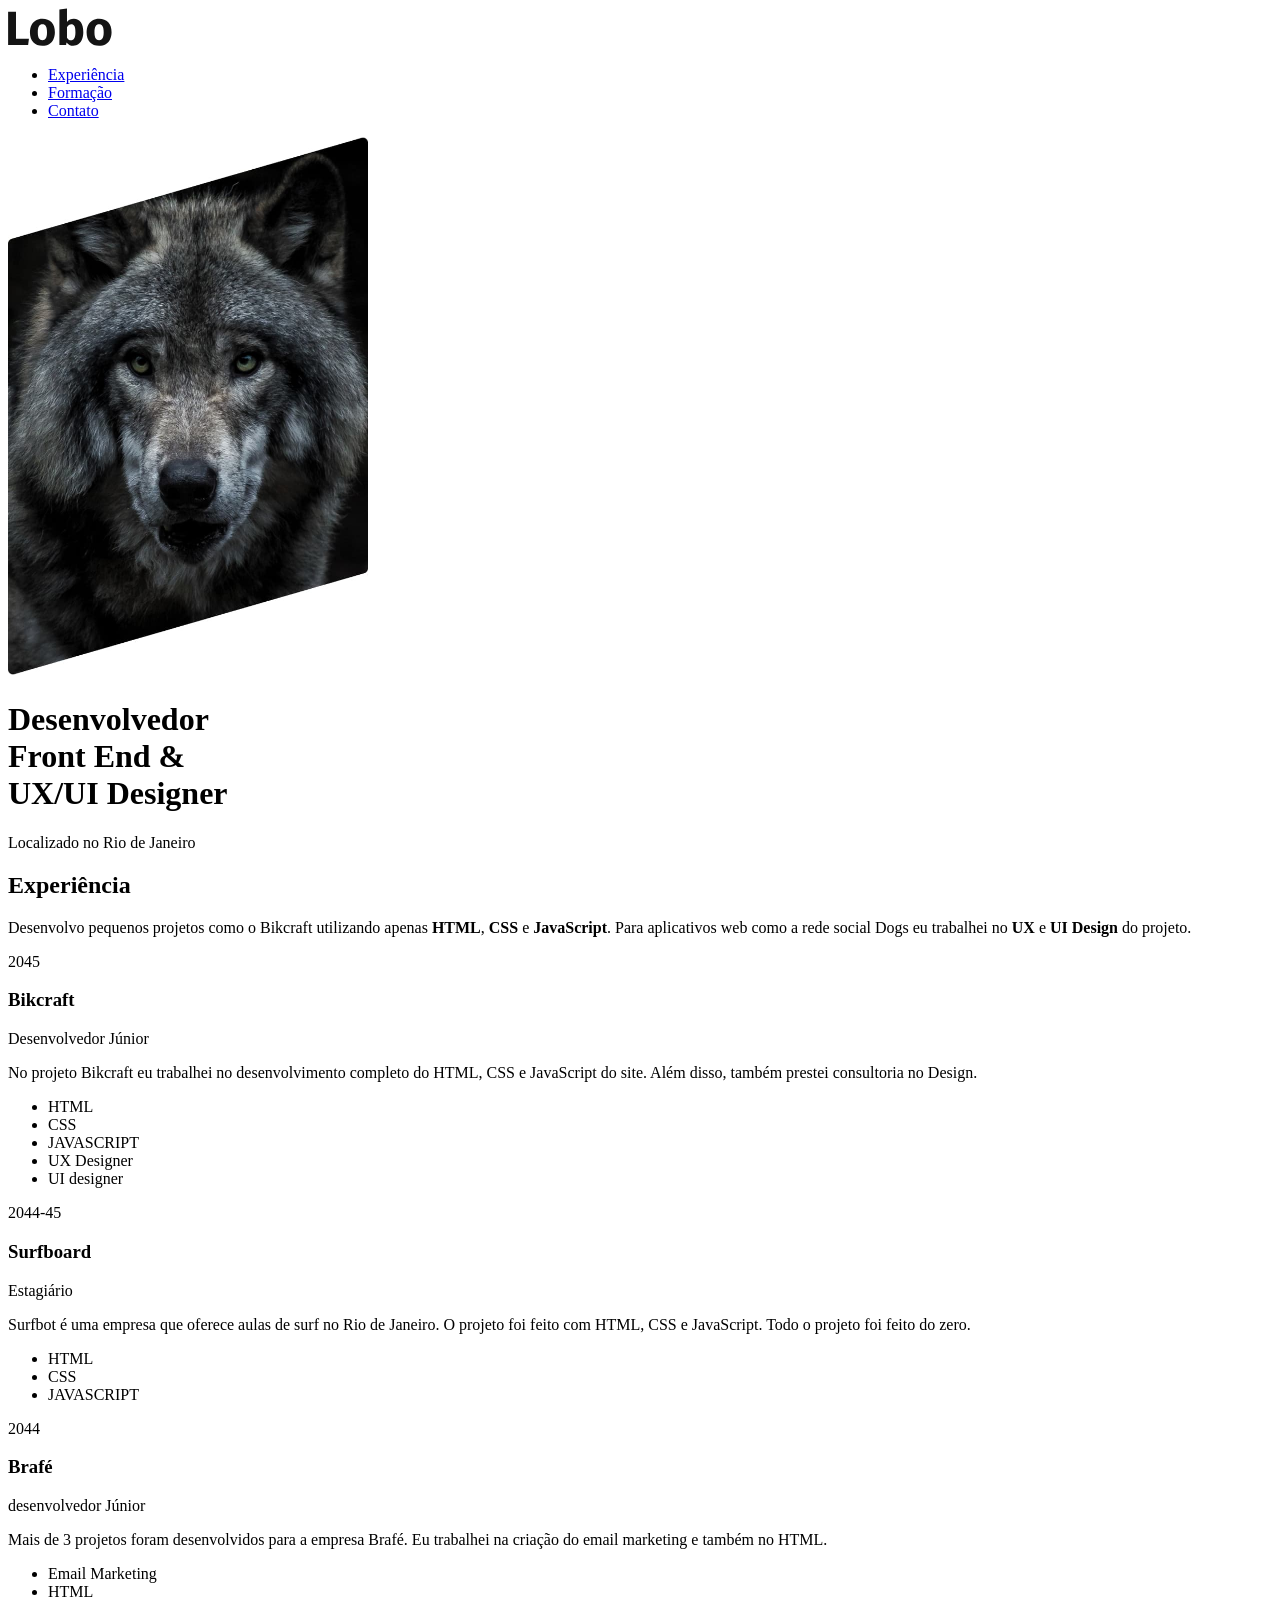
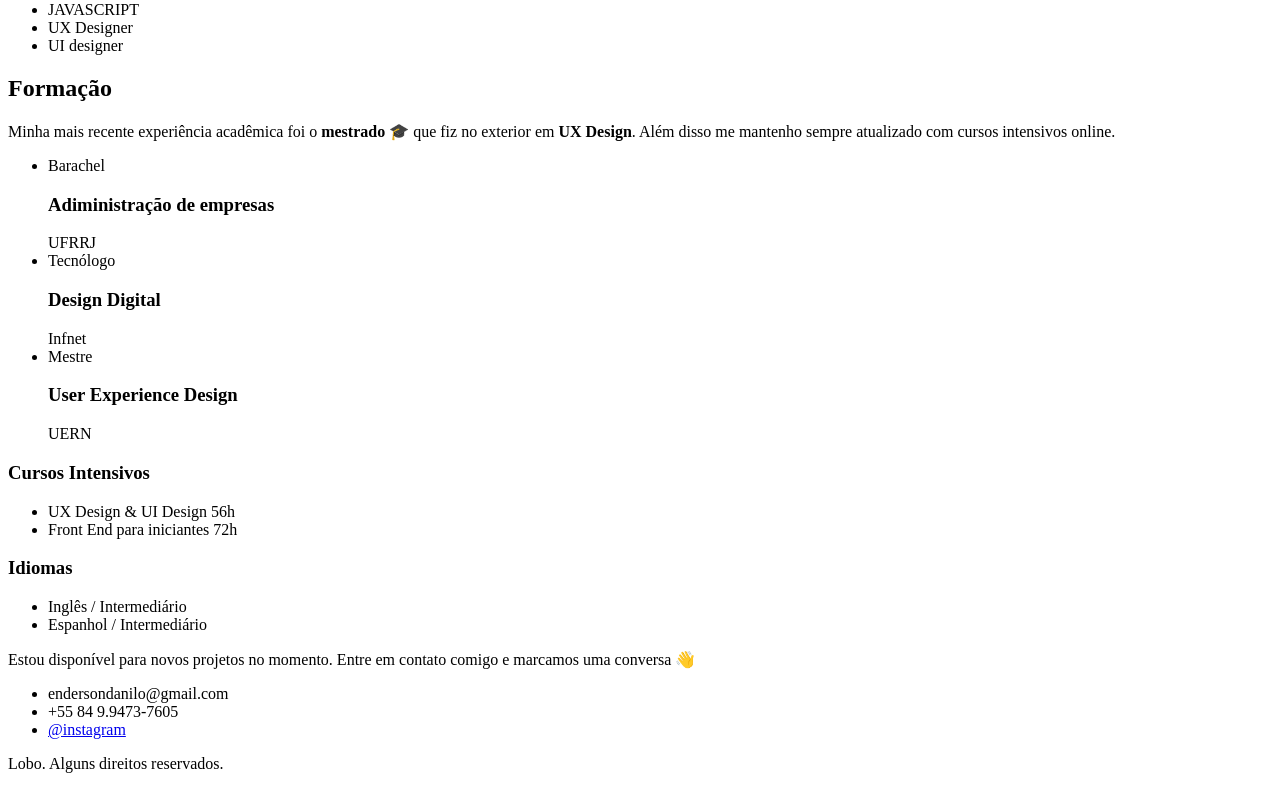
==== index.html @ fa4dbab2 "commit inicial" ====
<!DOCTYPE html>
<html lang="pt-br">

<head>
  <meta charset="UTF-8">
  <meta name="viewport" content="width=device-width, initial-scale=1.0">
  <link rel="stylesheet" href="/css/style.css">
  <title>Lobo - Desenvolvedor e Designer</title>
  <meta name="description" content="Desenvolvedor Front End & UX/UI Designer, localizado no Rio Grande do Norte.">
</head>

<body>
  <header class="header">
    <img src="/img/marca.svg" alt="Lobo" width="104" height="38">
    <ul class="header-menu">
      <li><a href="#experiencia">Experiência</a></li>
      <li><a href="#formacao">Formação</a></li>
      <li><a href="#contato">Contato</a></li>
    </ul>
  </header>

  <main class="introducao">
    <img src="./img/perfil.jpg" alt="Lobo Cinza" width="360" height="540">
    <div>
      <h1>Desenvolvedor<br>Front End &<br>UX/UI Designer</h1>
      <p>Localizado no Rio de Janeiro</p>
    </div>
  </main>

  <section class="experiencia" id="experiencia" aria-label="Experiência">
    <h2 class="subtitulo">Experiência</h2>
    <div>
      <p class="experiencia-texto">Desenvolvo pequenos projetos como o Bikcraft utilizando apenas <strong>HTML</strong>, <strong>CSS</strong> e <strong>JavaScript</strong>. Para aplicativos web como a rede social Dogs eu trabalhei no <strong>UX</strong> e <strong>UI Design</strong> do projeto.</p>

      <div class="empresa">
        <span class="empresa-ano">2045</span>
        <h3 class="empresa-titulo">Bikcraft</h3>
        <span class="empresa-titulo">Desenvolvedor Júnior</span>
        <p class="empresa-texto">No projeto Bikcraft eu trabalhei no desenvolvimento completo do HTML, CSS e JavaScript do site. Além disso, também prestei consultoria no Design.</p>
        <ul class="empresa-habilidades">
          <li>HTML</li>
          <li>CSS</li>
          <li>JAVASCRIPT</li>
          <li>UX Designer</li>
          <li>UI designer</li>
        </ul>
      </div>

      <div class="empresa">
        <span class="empresa-ano">2044-45</span>
        <h3 class="empresa-titulo">Surfboard</h3>
        <span class="empresa-titulo">Estagiário</span>
        <p class="empresa-texto">Surfbot é uma empresa que oferece aulas de surf no Rio de Janeiro. O projeto foi feito com HTML, CSS e JavaScript. Todo o projeto foi feito do zero.</p>
        <ul class="empresa-habilidades">
          <li>HTML</li>
          <li>CSS</li>
          <li>JAVASCRIPT</li>
        </ul>
      </div>

      <div class="empresa">
        <span class="empresa-ano">2044</span>
        <h3 class="empresa-titulo">Brafé</h3>
        <span class="empresa-titulo">desenvolvedor Júnior</span>
        <p class="empresa-texto">Mais de 3 projetos foram desenvolvidos para a empresa Brafé. Eu trabalhei na criação do email marketing e também no HTML.</p>
        <ul class="empresa-habilidades">
          <li>Email Marketing</li>
          <li>HTML</li>
          <li>JAVASCRIPT</li>
          <li>UX Designer</li>
          <li>UI designer</li>
        </ul>
      </div>
    </div>
  </section>

  <section class="formacao" id="formacao" aria-label="Formação">
    <div class="formacao-container">
      <h2 class="subtitulo">Formação</h2>

      <div>
        <p class="formacao-texto">Minha mais recente experiência acadêmica foi o <strong>mestrado</strong> 🎓 que fiz no exterior em <strong>UX Design</strong>. Além disso me mantenho sempre atualizado com cursos intensivos online.</p>

        <ul class="faculdade-lista">
          <li class="faculdade">
            <span class="faculdade-tipo">Barachel</span>
            <h3 class="faculdade-curso">Adiministração de empresas</h3>
            <span class="faculdade-intituicao">UFRRJ</span>
          </li>

          <li class="faculdade">
            <span class="faculdade-tipo">Tecnólogo</span>
            <h3 class="faculdade-curso">Design Digital</h3>
            <span class="faculdade-intituicao">Infnet</span>
          </li>

          <li class="faculdade">
            <span class="faculdade-tipo">Mestre</span>
            <h3 class="faculdade-curso">User Experience Design</h3>
            <span class="faculdade-intituicao">UERN</span>
          </li>
        </ul>

        <div class="formacao-extra">
          <div class="cursos">
            <h3>Cursos Intensivos</h3>
            <ul>
              <li>UX Design & UI Design <span>56h</span></li>
              <li>Front End para iniciantes <span>72h</span></li>
            </ul>
          </div>

          <div class="idiomas">
            <h3>Idiomas</h3>
            <ul>
              <li>Inglês <span>/ Intermediário</span></li>
              <li>Espanhol <span>/ Intermediário</span></li>
            </ul>
          </div>

        </div>
      </div>
  </section>

  <footer class="footer" id="contato">
    <div class="footer-container">
      <p class="footer-texto">Estou disponível para novos projetos no momento. Entre em contato comigo e marcamos uma conversa 👋</p>
      <ul class="footer-contato">
        <li>endersondanilo@gmail.com</li>
        <li>+55 84 9.9473-7605</li>
        <li><a href="/">@instagram</a></li>
      </ul>
      <p class="footer-copy">Lobo. Alguns direitos reservados.</p>
    </div>
  </footer>
</body>

</html>
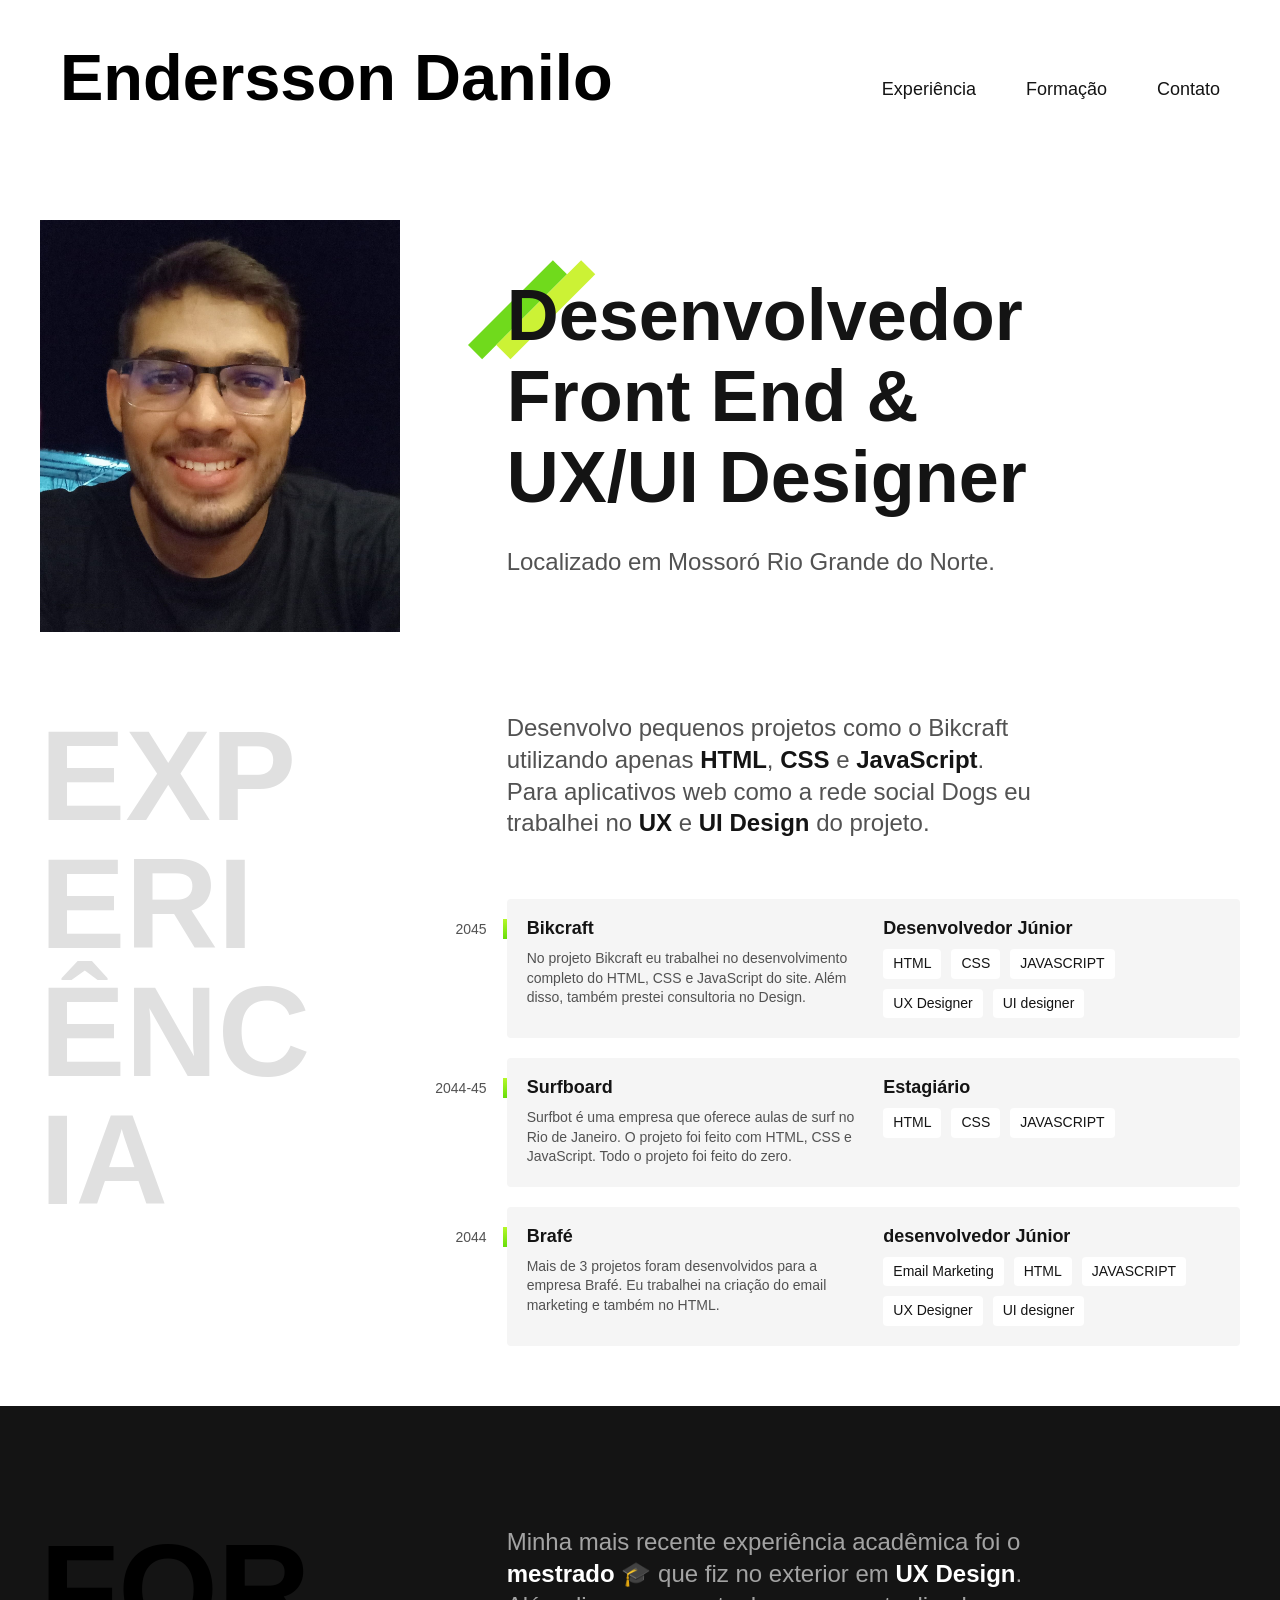
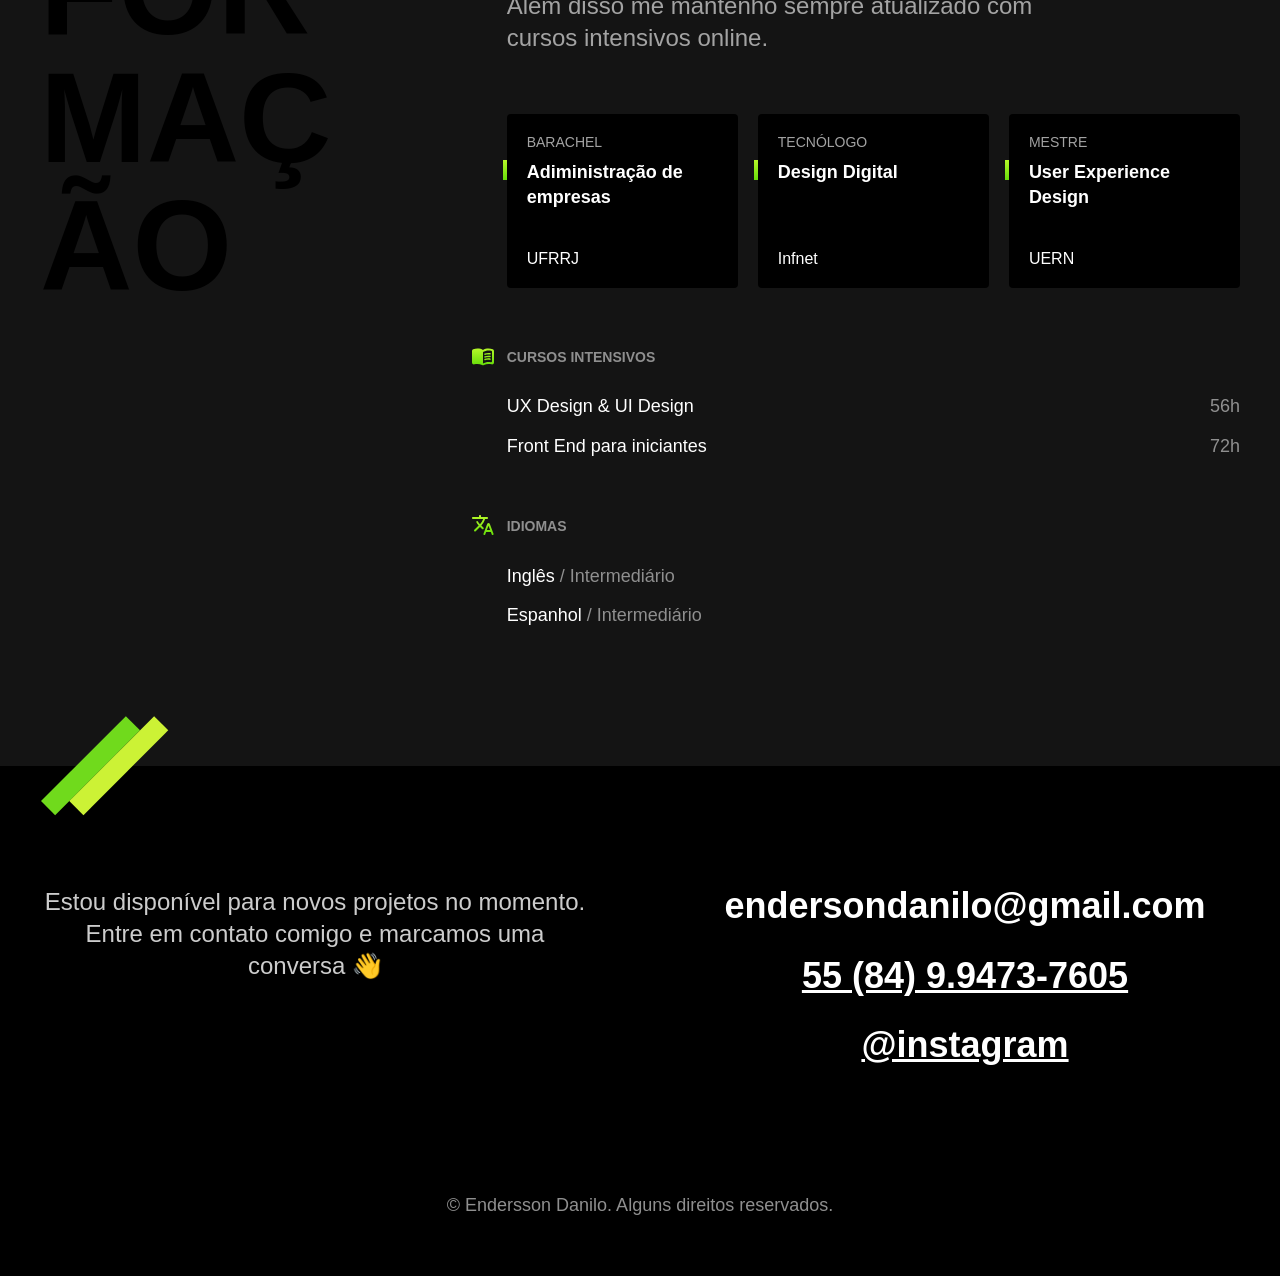
==== commit 8110608d: "adicionado favicon e atualizado alguns dados pessoais como: foto, e nome do header" ====
--- a/index.html
+++ b/index.html
@@ -5,13 +5,17 @@
   <meta charset="UTF-8">
   <meta name="viewport" content="width=device-width, initial-scale=1.0">
   <link rel="stylesheet" href="/css/style.css">
+  <link rel="icon" href="./favicon.svg" type="image/x-icon">
   <title>Lobo - Desenvolvedor e Designer</title>
-  <meta name="description" content="Desenvolvedor Front End & UX/UI Designer, localizado no Rio Grande do Norte.">
+  <meta name="description" content="Desenvolvedor Front End & UX/UI Designer, localizado em Mossoró Rio Grande do Norte.">
 </head>
 
 <body>
   <header class="header">
-    <img src="/img/marca.svg" alt="Lobo" width="104" height="38">
+    <svg width="600" height="100" xmlns="http://www.w3.org/2000/svg">
+      <text x="20" y="60" class="text">Endersson Danilo</text>
+    </svg>
+
     <ul class="header-menu">
       <li><a href="#experiencia">Experiência</a></li>
       <li><a href="#formacao">Formação</a></li>
@@ -20,10 +24,10 @@
   </header>
 
   <main class="introducao">
-    <img src="./img/perfil.jpg" alt="Lobo Cinza" width="360" height="540">
+    <img src="./img/danilo.jpg" alt="Lobo Cinza" width="360" height="540">
     <div>
       <h1>Desenvolvedor<br>Front End &<br>UX/UI Designer</h1>
-      <p>Localizado no Rio de Janeiro</p>
+      <p>Localizado em Mossoró Rio Grande do Norte.</p>
     </div>
   </main>
 
@@ -123,16 +127,29 @@
   </section>
 
   <footer class="footer" id="contato">
+    <a href="#" class="show-botao-topo" id="botao-topo">Voltar ao Topo</a>
     <div class="footer-container">
       <p class="footer-texto">Estou disponível para novos projetos no momento. Entre em contato comigo e marcamos uma conversa 👋</p>
       <ul class="footer-contato">
         <li>endersondanilo@gmail.com</li>
-        <li>+55 84 9.9473-7605</li>
-        <li><a href="/">@instagram</a></li>
+        <li><a href="https://wa.me/5584994737605/?text=Olá,%20tudo%20bem?" target="_blank">55 (84) 9.9473-7605</a></li>
+        <li><a href="#">@instagram</a></li>
       </ul>
-      <p class="footer-copy">Lobo. Alguns direitos reservados.</p>
+      <p class="footer-copy">&copy Endersson Danilo. Alguns direitos reservados.</p>
     </div>
   </footer>
+
+  <script>function mostrarBotao() {
+      if (window.scrollY > document.documentElement.clientHeight) {
+        document.getElementById("botao-topo").classList.add("show-botao-topo");
+      } else {
+        document.getElementById("botao-topo").classList.remove("show-botao-topo");
+      }
+    }
+
+    window.addEventListener("scroll", mostrarBotao);
+  </script>
+
 </body>
 
 </html>
--- a/css/style.css
+++ b/css/style.css
@@ -0,0 +1,6 @@
+@import url(./global.css);
+@import url(./header.css);
+@import url(./introducao.css);
+@import url(./experiencia.css);
+@import url(./formacao.css);
+@import url(./footer.css);
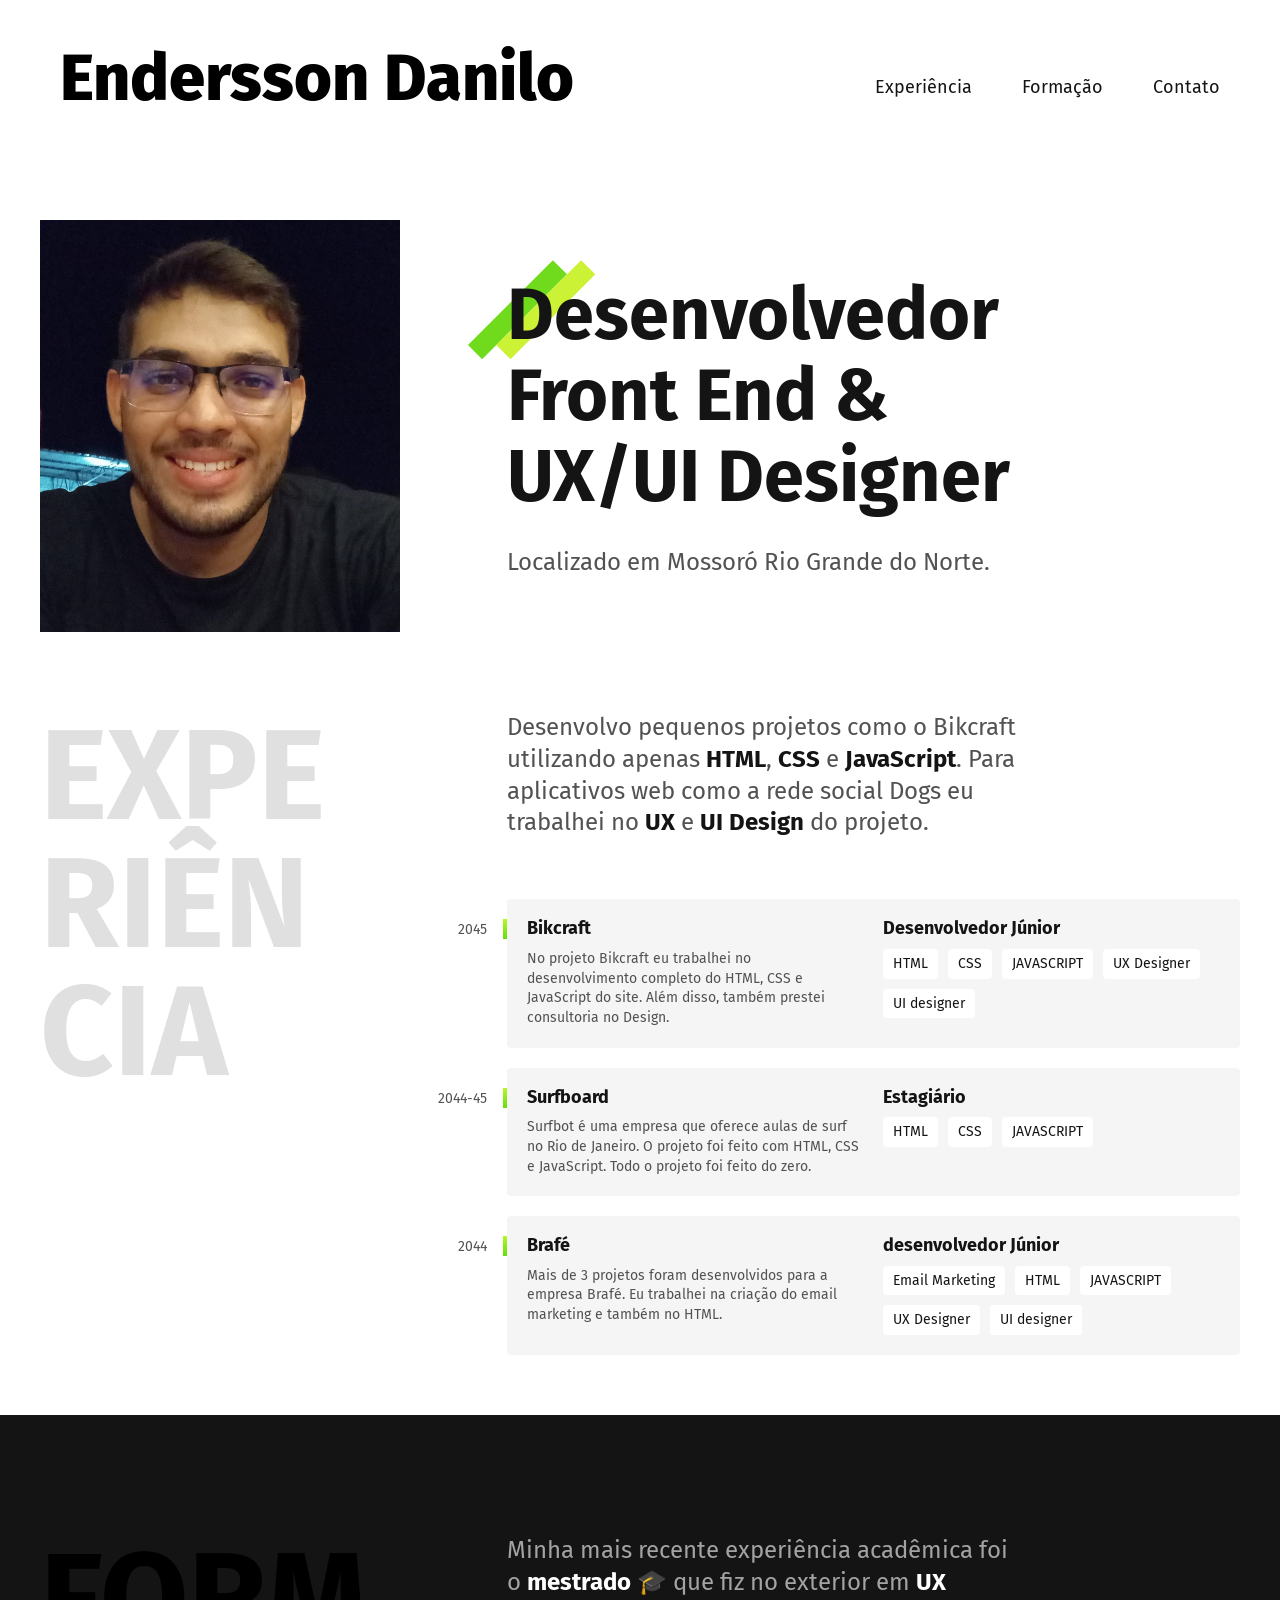
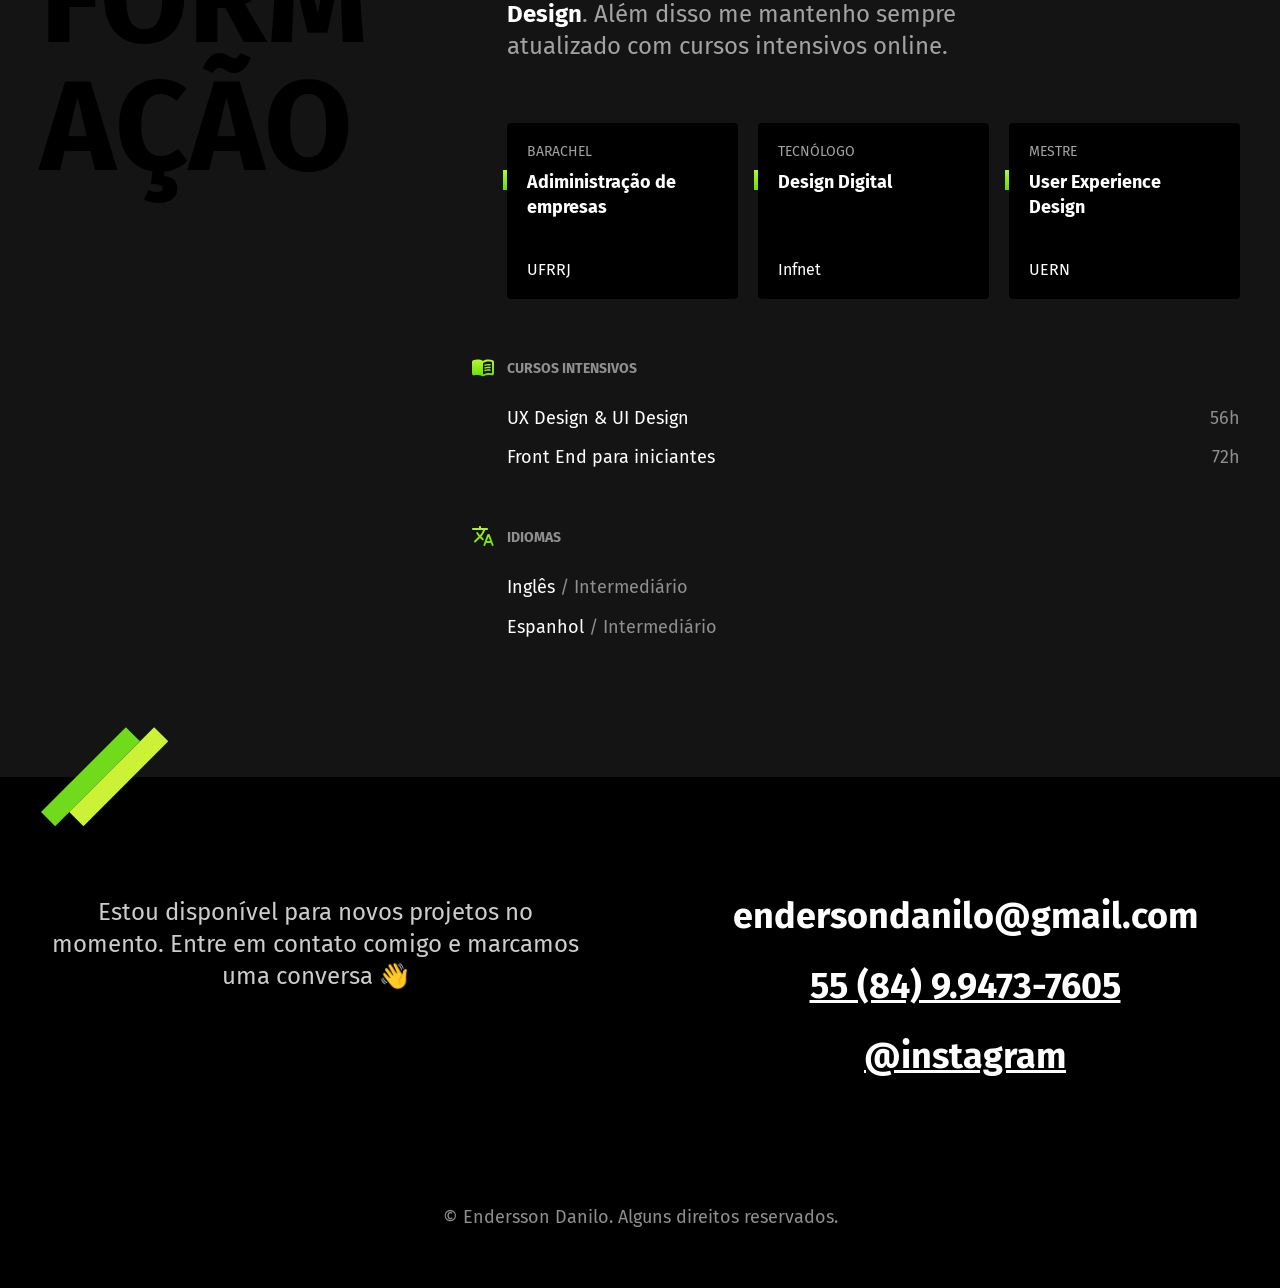
==== commit fedc7100: "Add files via upload adicionado dados pessoais como fotos e animação dos links do header" ====
--- a/index.html
+++ b/index.html
@@ -5,7 +5,12 @@
   <meta charset="UTF-8">
   <meta name="viewport" content="width=device-width, initial-scale=1.0">
   <link rel="stylesheet" href="/css/style.css">
-  <link rel="icon" href="./favicon.svg" type="image/x-icon">
+  <link rel="icon" href="./favicon.svg" type="image/svg+xml">
+
+  <link rel="preconnect" href="https://fonts.googleapis.com">
+  <link rel="preconnect" href="https://fonts.gstatic.com" crossorigin>
+  <link href="https://fonts.googleapis.com/css2?family=Fira+Sans:git wght@400;700&display=swap" rel="stylesheet">
+
   <title>Lobo - Desenvolvedor e Designer</title>
   <meta name="description" content="Desenvolvedor Front End & UX/UI Designer, localizado em Mossoró Rio Grande do Norte.">
 </head>
@@ -127,7 +132,7 @@
   </section>
 
   <footer class="footer" id="contato">
-    <a href="#" class="show-botao-topo" id="botao-topo">Voltar ao Topo</a>
+    <!-- <a href="#" class="show-botao-topo" id="botao-topo">Voltar ao Topo</a> -->
     <div class="footer-container">
       <p class="footer-texto">Estou disponível para novos projetos no momento. Entre em contato comigo e marcamos uma conversa 👋</p>
       <ul class="footer-contato">
